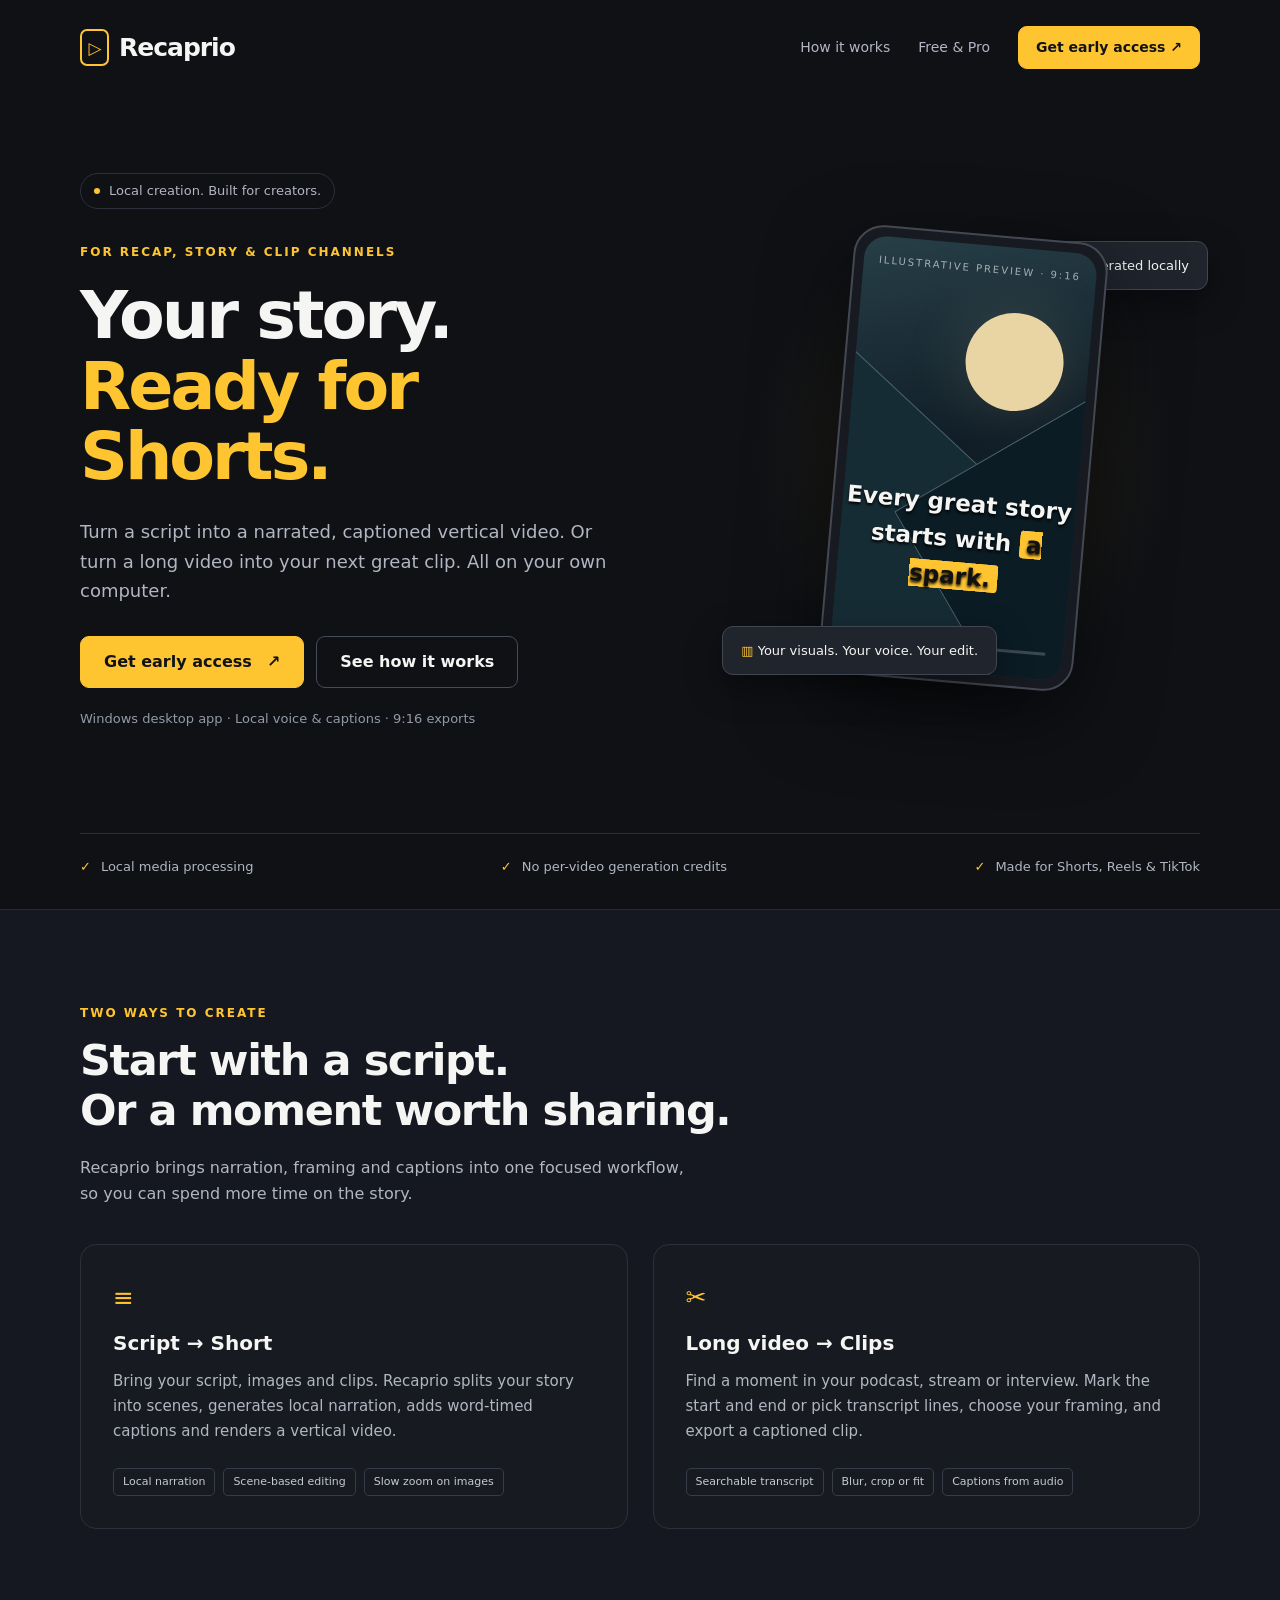
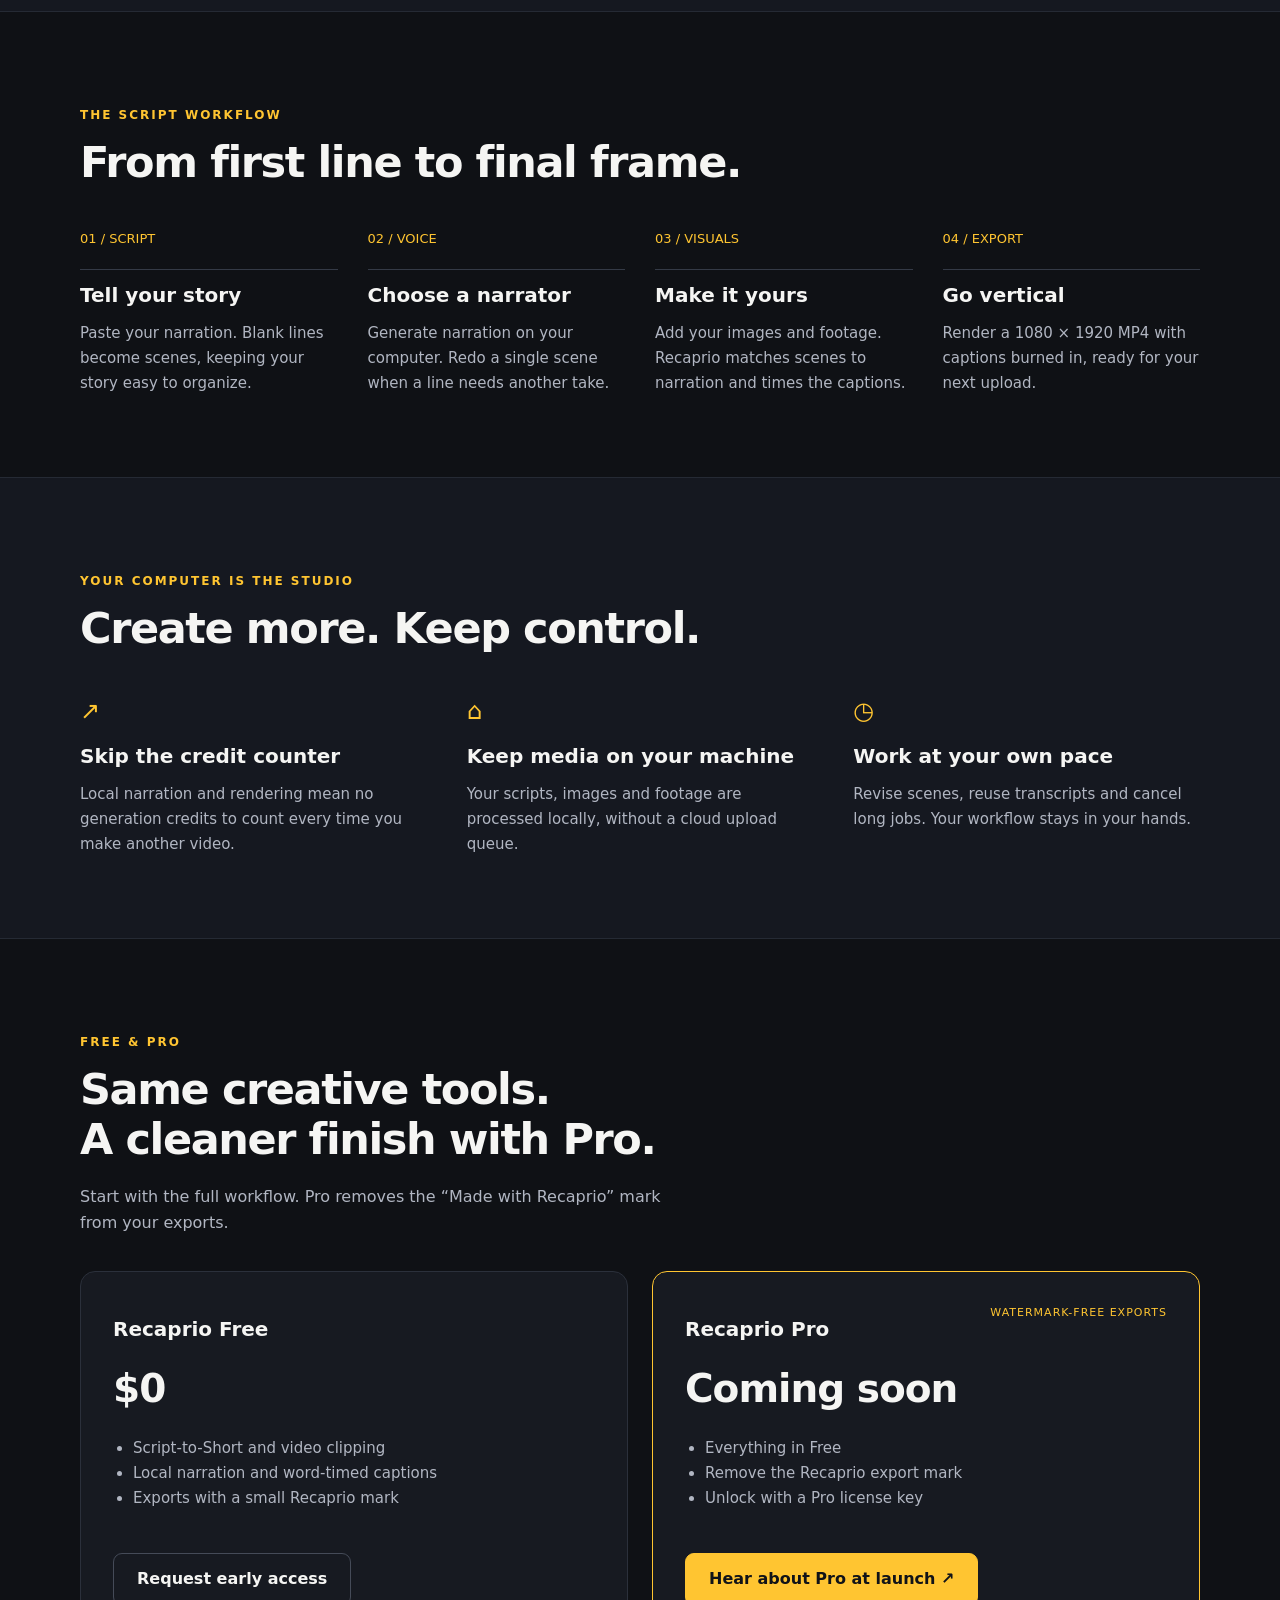
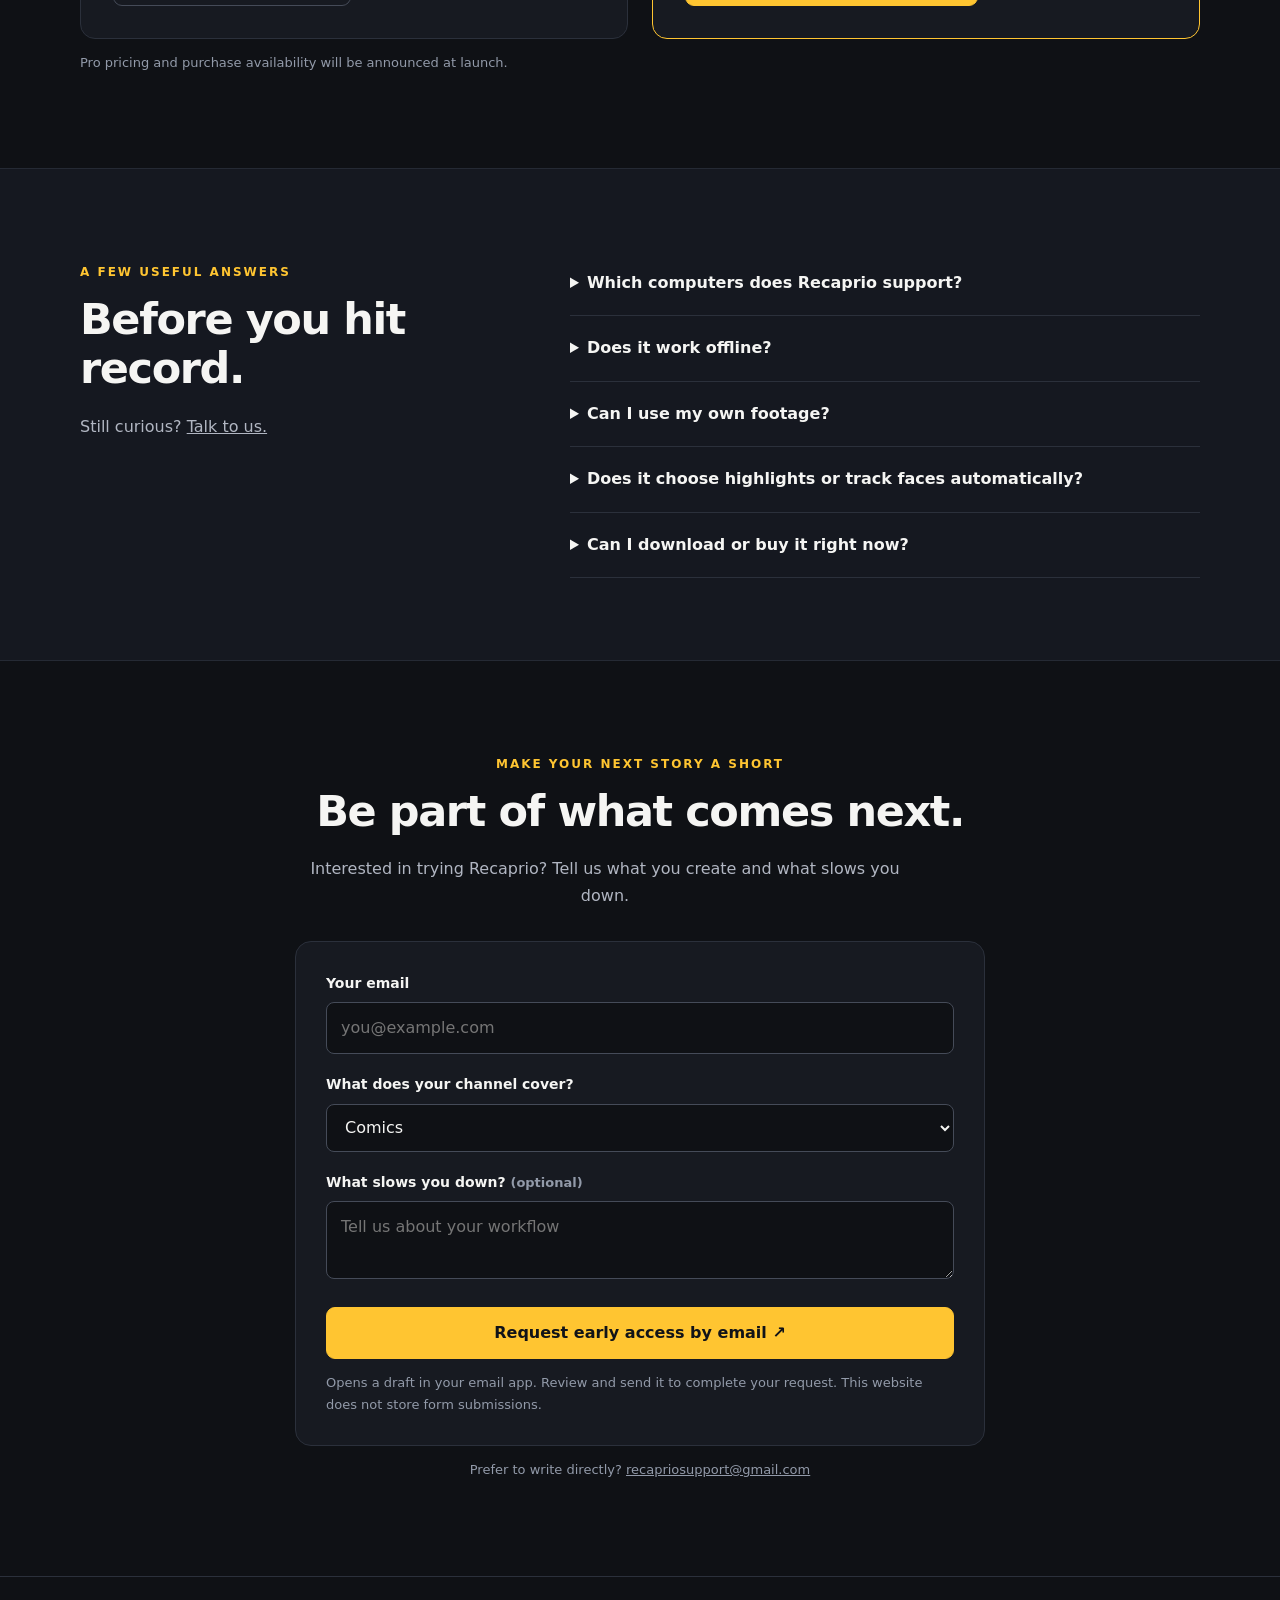
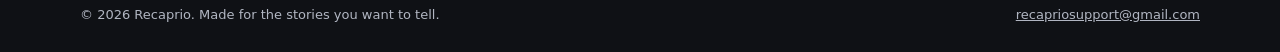
==== index.html @ 08a883ab "Build Recaprio landing page with product workflows and early access contact" ====
<!doctype html>
<html lang="en">
<head>
<meta charset="utf-8"><meta name="viewport" content="width=device-width,initial-scale=1">
<meta name="description" content="Turn scripts and long videos into narrated, captioned vertical Shorts with Recaprio. Local video creation for Windows creators.">
<meta name="theme-color" content="#0f1115"><title>Recaprio — Your story. Ready for Shorts.</title>
<style>
:root{color-scheme:dark;--bg:#0f1115;--panel:#171a21;--line:#2b303b;--text:#f5f5f3;--muted:#b1b6c2;--gold:#ffc531}*{box-sizing:border-box}html{scroll-behavior:smooth;scroll-padding-top:30px}body{margin:0;background:var(--bg);color:var(--text);font:16px/1.65 system-ui,-apple-system,BlinkMacSystemFont,"Segoe UI",sans-serif}a{color:inherit}button,input,select,textarea{font:inherit}a:focus-visible,button:focus-visible,input:focus-visible,select:focus-visible,textarea:focus-visible,summary:focus-visible{outline:3px solid var(--gold);outline-offset:5px}.wrap{width:min(1120px,calc(100% - 48px));margin:auto}header{display:flex;align-items:center;justify-content:space-between;padding:26px 0;gap:24px}.brand{font-size:25px;font-weight:800;letter-spacing:-1px;text-decoration:none;display:flex;align-items:center;gap:10px}.logo{display:inline-grid;place-items:center;width:29px;height:37px;border:2px solid var(--gold);border-radius:7px;color:var(--gold);font-size:17px}nav{display:flex;gap:28px;align-items:center}nav a{font-size:14px;text-decoration:none;color:var(--muted)}.btn{display:inline-flex;align-items:center;justify-content:center;gap:15px;min-height:50px;padding:12px 23px;background:var(--gold);color:#111318;border-radius:9px;font-weight:750;text-decoration:none;border:1px solid var(--gold);cursor:pointer}.btn:hover{background:#ffda77}.btn.secondary{background:transparent;border-color:#454b58;color:var(--text)}.btn.secondary:hover{background:#252a34}.small{min-height:43px;font-size:14px;padding:9px 17px}.hero{display:grid;grid-template-columns:1.2fr 1fr;align-items:center;gap:80px;padding:78px 0 90px}.eyebrow{color:var(--gold);font-size:12px;letter-spacing:2px;font-weight:750;text-transform:uppercase}.status{display:inline-flex;align-items:center;gap:9px;color:var(--muted);font-size:13px;border:1px solid var(--line);border-radius:25px;padding:6px 13px;margin-bottom:22px}.dot{width:6px;height:6px;background:var(--gold);border-radius:50%}h1{font-size:clamp(43px,5.2vw,68px);line-height:1.06;letter-spacing:-3px;margin:18px 0 25px;font-weight:800}h1 span{color:var(--gold)}.lead{font-size:18px;color:var(--muted);max-width:530px}.actions{display:flex;flex-wrap:wrap;gap:12px;margin:30px 0 20px}.note{font-size:13px;color:#929aa9}.stage{position:relative;min-height:510px;display:grid;place-items:center;background:radial-gradient(ellipse,#53431d55,transparent 65%)}.phone{width:255px;height:450px;border:2px solid #444852;border-radius:30px;background:#171a21;padding:9px;box-shadow:0 28px 80px #0008;transform:rotate(5deg)}.screen{height:100%;border-radius:22px;overflow:hidden;position:relative;background:linear-gradient(165deg,#273f48 0%,#101d27 47%,#342e23 100%)}.moon{position:absolute;width:98px;height:98px;border-radius:50%;background:#e9d5a3;right:25px;top:65px;box-shadow:0 0 65px #e9d5a326}.ridge{position:absolute;width:350px;height:250px;background:#162c35;transform:rotate(38deg);left:-150px;top:170px;border:1px solid #49606a}.ridge.back{left:80px;top:220px;background:#0b1c25;transform:rotate(55deg)}.demo-label{position:absolute;top:16px;left:15px;font-size:10px;letter-spacing:2px;color:#fff9}.captions{position:absolute;bottom:77px;width:100%;text-align:center;font-size:23px;font-weight:900;line-height:1.6;text-shadow:0 2px 3px #000}.captions mark{background:var(--gold);padding:1px 7px;border-radius:4px;color:#111}.progress{position:absolute;bottom:24px;left:18px;right:18px;height:3px;background:#fff3}.progress:before{content:"";display:block;width:64%;height:3px;background:var(--gold)}.float{position:absolute;background:#20242d;border:1px solid #414650;border-radius:11px;padding:13px 18px;box-shadow:0 12px 35px #0006;font-size:13px}.float.top{top:38px;right:-8px}.float.bottom{bottom:38px;left:-5px}.float b{color:var(--gold)}.proof{display:flex;justify-content:space-between;gap:20px;border-top:1px solid var(--line);padding:22px 0 32px;font-size:13px;color:var(--muted)}.proof span:before{content:"✓";color:var(--gold);margin-right:10px}.band{background:#151820;border-block:1px solid #252a34}section{padding:82px 0}h2{font-size:clamp(30px,3.5vw,43px);line-height:1.15;letter-spacing:-1.4px;margin:12px 0 20px}h3{font-size:20px;line-height:1.35;margin:12px 0}.intro{max-width:620px;color:var(--muted)}.modes{display:grid;grid-template-columns:1fr 1fr;gap:25px;margin-top:36px}.mode{border:1px solid var(--line);border-radius:16px;padding:32px;background:var(--panel)}.mode .icon{font-size:25px;color:var(--gold)}.mode p,.step p,.benefit p{color:var(--muted);margin:0;font-size:15px}.tags{display:flex;gap:8px;flex-wrap:wrap;margin-top:25px}.tags span{font-size:11px;color:#c4c9d3;border:1px solid #363c48;border-radius:5px;padding:4px 9px}.steps{display:grid;grid-template-columns:repeat(4,1fr);gap:30px;margin-top:40px}.number{color:var(--gold);font-size:13px;padding-bottom:20px;border-bottom:1px solid #343a46}.benefits{display:grid;grid-template-columns:repeat(3,1fr);gap:40px;margin-top:38px}.benefit .icon{color:var(--gold);font-size:24px}.pricing{display:grid;grid-template-columns:1fr 1fr;gap:24px;margin-top:34px}.price{padding:32px;border:1px solid var(--line);border-radius:15px;background:var(--panel)}.price.pro{border-color:var(--gold)}.price .amount{font-size:39px;font-weight:800;letter-spacing:-1px;margin:14px 0}.price ul{padding-left:20px;color:var(--muted);font-size:15px;min-height:102px}.price .badge{float:right;color:var(--gold);font-size:11px;text-transform:uppercase;letter-spacing:1px}.faq{display:grid;grid-template-columns:0.8fr 1.2fr;gap:70px}details{border-bottom:1px solid var(--line);padding:19px 0}summary{cursor:pointer;font-weight:650}details p{color:var(--muted);font-size:15px}.signup{max-width:690px;margin:auto;text-align:center}.form{padding:30px;border:1px solid var(--line);background:var(--panel);border-radius:16px;text-align:left;margin-top:32px}.field{margin-bottom:19px}label{display:block;font-size:14px;font-weight:600;margin-bottom:7px}input,select,textarea{width:100%;padding:12px 14px;border-radius:8px;border:1px solid #454b58;background:var(--bg);color:var(--text);min-height:48px}textarea{resize:vertical}.form .btn{width:100%}.form .note{margin-bottom:0}footer{border-top:1px solid var(--line);padding:27px 0}footer .wrap{display:flex;justify-content:space-between;gap:20px;flex-wrap:wrap;font-size:13px;color:var(--muted)}.skip{position:absolute;left:12px;top:-90px}.skip:focus{top:12px;background:var(--gold);color:#111;padding:10px;z-index:10}
@media(max-width:850px){.hero{gap:20px;grid-template-columns:1fr 0.8fr}h1{letter-spacing:-2px}.float{font-size:11px;padding:10px}.float.top{right:-5px}.steps{grid-template-columns:repeat(2,1fr)}.faq{gap:30px}.stage{min-height:490px}}
@media(max-width:640px){.wrap{width:calc(100% - 36px)}nav>a:not(.btn){display:none}.brand{font-size:22px}header{gap:10px}header .btn{padding:9px 12px;font-size:12px}.hero{grid-template-columns:1fr;padding:45px 0 30px;gap:20px}.stage{min-height:490px;max-width:370px;width:100%;margin:auto}h1{font-size:49px}.proof{flex-wrap:wrap;gap:12px}.modes,.pricing,.benefits,.faq{grid-template-columns:1fr}.steps{gap:25px}section{padding:60px 0}.mode,.price,.form{padding:24px}.benefits{gap:26px}.price ul{min-height:0}.faq{gap:14px}.float.top{right:0}.float.bottom{left:0}}@media(prefers-reduced-motion:reduce){html{scroll-behavior:auto}}
</style>
</head>
<body>
<a class="skip" href="#main">Skip to content</a>
<header class="wrap"><a class="brand" href="./" aria-label="Recaprio home"><span class="logo" aria-hidden="true">▷</span>Recaprio</a><nav aria-label="Main navigation"><a href="#how">How it works</a><a href="#plans">Free &amp; Pro</a><a class="btn small" href="#early-access">Get early access ↗</a></nav></header>
<main id="main">
<div class="wrap hero"><div><div class="status"><span class="dot"></span> Local creation. Built for creators.</div><p class="eyebrow">For recap, story &amp; clip channels</p><h1>Your story.<br><span>Ready for Shorts.</span></h1><p class="lead">Turn a script into a narrated, captioned vertical video. Or turn a long video into your next great clip. All on your own computer.</p><div class="actions"><a class="btn" href="#early-access">Get early access <span aria-hidden="true">↗</span></a><a class="btn secondary" href="#how">See how it works</a></div><p class="note">Windows desktop app · Local voice &amp; captions · 9:16 exports</p></div><div class="stage" role="img" aria-label="Illustrative vertical video with moonlit mountains and word-highlighted captions, not an actual exported demo"><div class="float top"><b>✓</b> Narration generated locally</div><div class="phone"><div class="screen"><div class="demo-label">ILLUSTRATIVE PREVIEW · 9:16</div><div class="moon"></div><div class="ridge"></div><div class="ridge back"></div><div class="captions">Every great story<br>starts with <mark>a spark.</mark></div><div class="progress"></div></div></div><div class="float bottom"><b>▥</b> Your visuals. Your voice. Your edit.</div></div></div>
<div class="wrap proof"><span>Local media processing</span><span>No per-video generation credits</span><span>Made for Shorts, Reels &amp; TikTok</span></div>
<section class="band"><div class="wrap"><p class="eyebrow">Two ways to create</p><h2>Start with a script.<br>Or a moment worth sharing.</h2><p class="intro">Recaprio brings narration, framing and captions into one focused workflow, so you can spend more time on the story.</p><div class="modes"><article class="mode"><div class="icon" aria-hidden="true">≡</div><h3>Script → Short</h3><p>Bring your script, images and clips. Recaprio splits your story into scenes, generates local narration, adds word-timed captions and renders a vertical video.</p><div class="tags"><span>Local narration</span><span>Scene-based editing</span><span>Slow zoom on images</span></div></article><article class="mode"><div class="icon" aria-hidden="true">✂</div><h3>Long video → Clips</h3><p>Find a moment in your podcast, stream or interview. Mark the start and end or pick transcript lines, choose your framing, and export a captioned clip.</p><div class="tags"><span>Searchable transcript</span><span>Blur, crop or fit</span><span>Captions from audio</span></div></article></div></div></section>
<section id="how"><div class="wrap"><p class="eyebrow">The script workflow</p><h2>From first line to final frame.</h2><div class="steps"><article class="step"><div class="number">01 / SCRIPT</div><h3>Tell your story</h3><p>Paste your narration. Blank lines become scenes, keeping your story easy to organize.</p></article><article class="step"><div class="number">02 / VOICE</div><h3>Choose a narrator</h3><p>Generate narration on your computer. Redo a single scene when a line needs another take.</p></article><article class="step"><div class="number">03 / VISUALS</div><h3>Make it yours</h3><p>Add your images and footage. Recaprio matches scenes to narration and times the captions.</p></article><article class="step"><div class="number">04 / EXPORT</div><h3>Go vertical</h3><p>Render a 1080 × 1920 MP4 with captions burned in, ready for your next upload.</p></article></div></div></section>
<section class="band"><div class="wrap"><p class="eyebrow">Your computer is the studio</p><h2>Create more. Keep control.</h2><div class="benefits"><article class="benefit"><div class="icon" aria-hidden="true">↗</div><h3>Skip the credit counter</h3><p>Local narration and rendering mean no generation credits to count every time you make another video.</p></article><article class="benefit"><div class="icon" aria-hidden="true">⌂</div><h3>Keep media on your machine</h3><p>Your scripts, images and footage are processed locally, without a cloud upload queue.</p></article><article class="benefit"><div class="icon" aria-hidden="true">◷</div><h3>Work at your own pace</h3><p>Revise scenes, reuse transcripts and cancel long jobs. Your workflow stays in your hands.</p></article></div></div></section>
<section id="plans"><div class="wrap"><p class="eyebrow">Free &amp; Pro</p><h2>Same creative tools.<br>A cleaner finish with Pro.</h2><p class="intro">Start with the full workflow. Pro removes the “Made with Recaprio” mark from your exports.</p><div class="pricing"><article class="price"><h3>Recaprio Free</h3><p class="amount">$0</p><ul><li>Script-to-Short and video clipping</li><li>Local narration and word-timed captions</li><li>Exports with a small Recaprio mark</li></ul><a class="btn secondary" href="#early-access">Request early access</a></article><article class="price pro"><span class="badge">Watermark-free exports</span><h3>Recaprio Pro</h3><p class="amount">Coming soon</p><ul><li>Everything in Free</li><li>Remove the Recaprio export mark</li><li>Unlock with a Pro license key</li></ul><a class="btn" href="#early-access">Hear about Pro at launch ↗</a></article></div><p class="note">Pro pricing and purchase availability will be announced at launch.</p></div></section>
<section class="band"><div class="wrap faq"><div><p class="eyebrow">A few useful answers</p><h2>Before you hit record.</h2><p class="intro">Still curious? <a href="mailto:recapriosupport@gmail.com">Talk to us.</a></p></div><div><details><summary>Which computers does Recaprio support?</summary><p>The desktop installer targets Windows. The project also supports a manual macOS setup; a consumer Mac installer is not currently advertised.</p></details><details><summary>Does it work offline?</summary><p>Narration, transcription and rendering run locally. The Windows installer is designed to include the required models. Pro license activation and validation require an internet connection, with a 14-day offline grace period after a successful check.</p></details><details><summary>Can I use my own footage?</summary><p>Yes. Add images and clips in script mode, or open a longer video in clip mode. Use content you own or have permission to use.</p></details><details><summary>Does it choose highlights or track faces automatically?</summary><p>You choose the moments and framing. Automatic highlight suggestions and face tracking are planned features, not current capabilities.</p></details><details><summary>Can I download or buy it right now?</summary><p>This is an early-access landing page. Contact us below for availability; there is no public installer or checkout linked yet.</p></details></div></div></section>
<section id="early-access"><div class="wrap signup"><p class="eyebrow">Make your next story a Short</p><h2>Be part of what comes next.</h2><p class="intro">Interested in trying Recaprio? Tell us what you create and what slows you down.</p><form class="form" id="access-form"><div class="field"><label for="email">Your email</label><input id="email" name="email" type="email" autocomplete="email" placeholder="you@example.com" required maxlength="254"></div><div class="field"><label for="niche">What does your channel cover?</label><select id="niche" name="niche"><option>Comics</option><option>Movies and TV</option><option>Anime</option><option>Podcasts and interviews</option><option>Gaming and streams</option><option>Stories and narration</option><option>Something else</option></select></div><div class="field"><label for="pain">What slows you down? <span class="note">(optional)</span></label><textarea id="pain" name="pain" rows="2" maxlength="1200" placeholder="Tell us about your workflow"></textarea></div><button class="btn" type="submit">Request early access by email ↗</button><p class="note" id="form-status" role="status">Opens a draft in your email app. Review and send it to complete your request. This website does not store form submissions.</p></form><p class="note">Prefer to write directly? <a href="mailto:recapriosupport@gmail.com">recapriosupport@gmail.com</a></p></div></section>
</main><footer><div class="wrap"><span>© 2026 Recaprio. Made for the stories you want to tell.</span><a href="mailto:recapriosupport@gmail.com">recapriosupport@gmail.com</a></div></footer>
<script>
document.getElementById('access-form').addEventListener('submit',function(event){event.preventDefault();if(!this.reportValidity())return;const data=new FormData(this);const body='Hi Recaprio,\n\nI would like early access.\n\nEmail: '+data.get('email')+'\nChannel: '+data.get('niche')+'\nMy workflow: '+(data.get('pain')||'Not specified')+'\n\nPlease let me know when Recaprio is available.';window.location.href='mailto:recapriosupport@gmail.com?subject='+encodeURIComponent('Recaprio early access request')+'&body='+encodeURIComponent(body);document.getElementById('form-status').textContent='Your email app should open with a draft. Send it to complete your request. If it does not open, email recapriosupport@gmail.com directly.';});
</script>
</body></html>
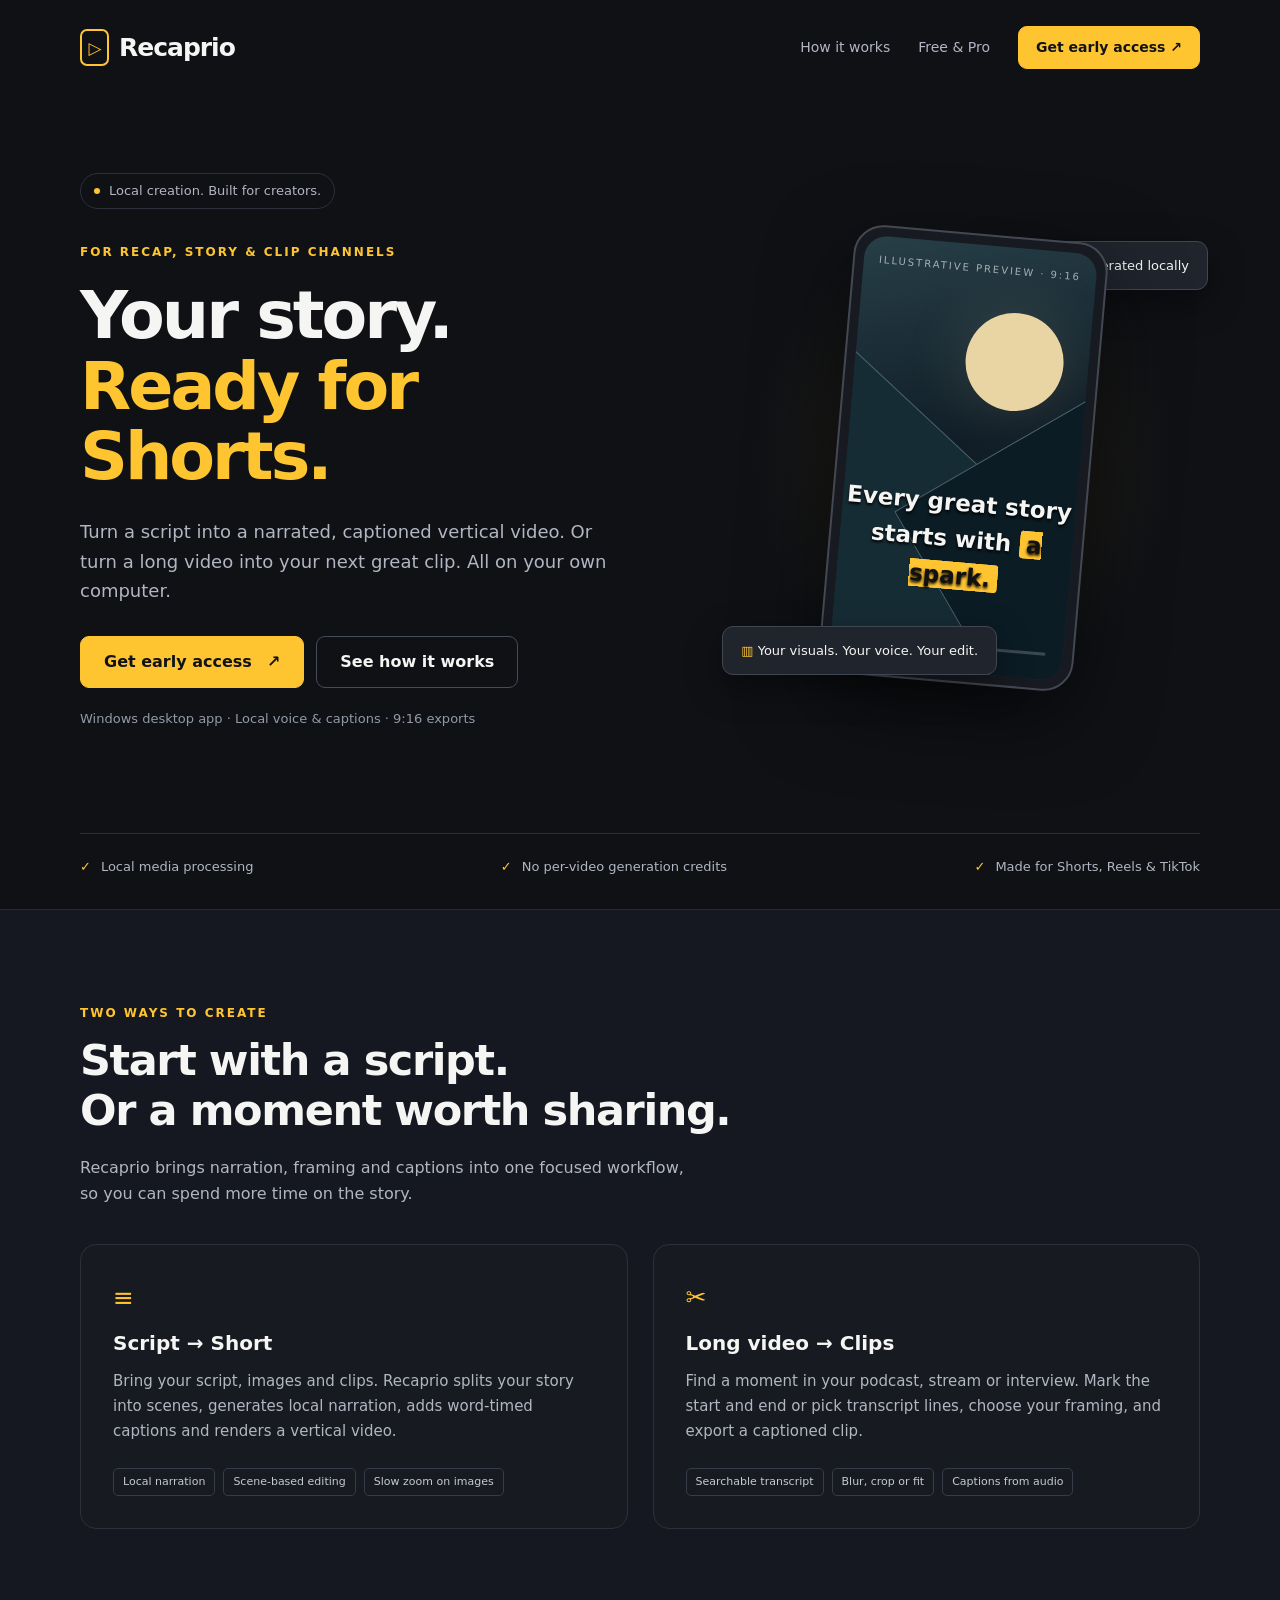
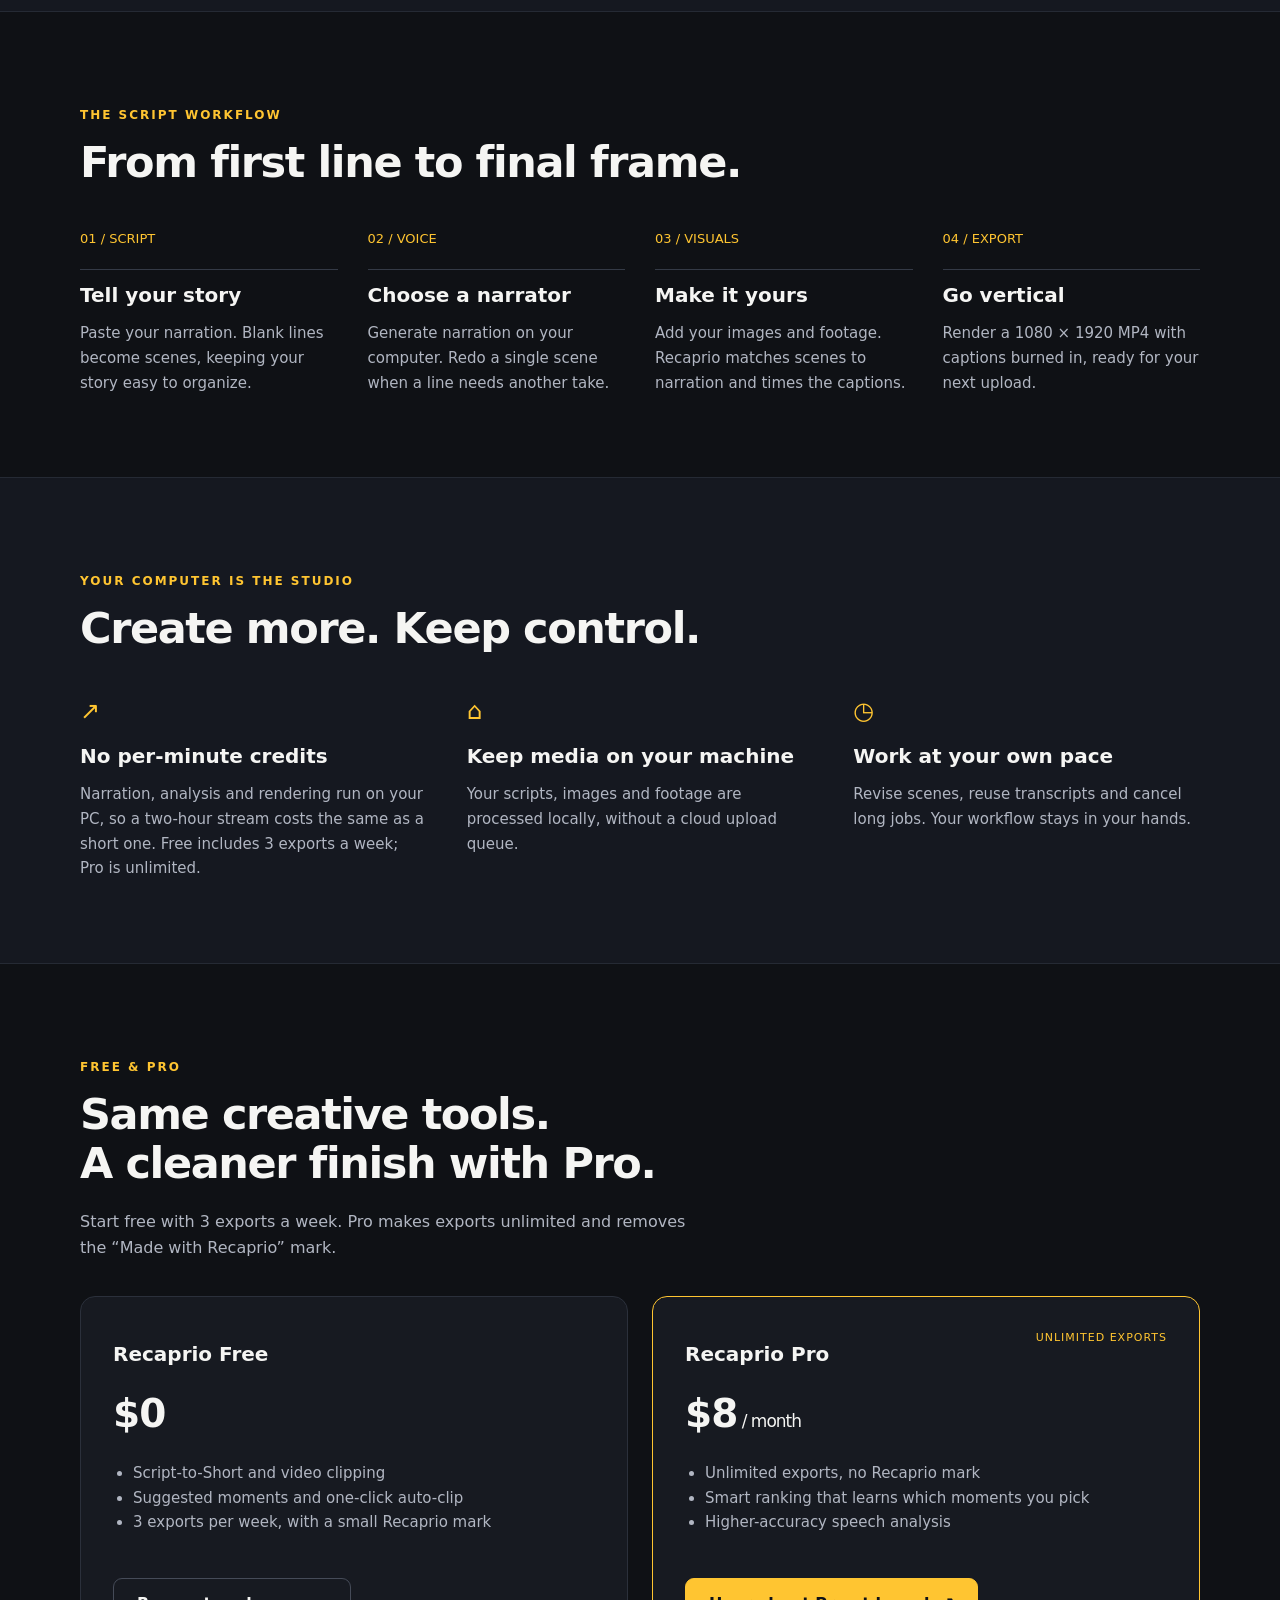
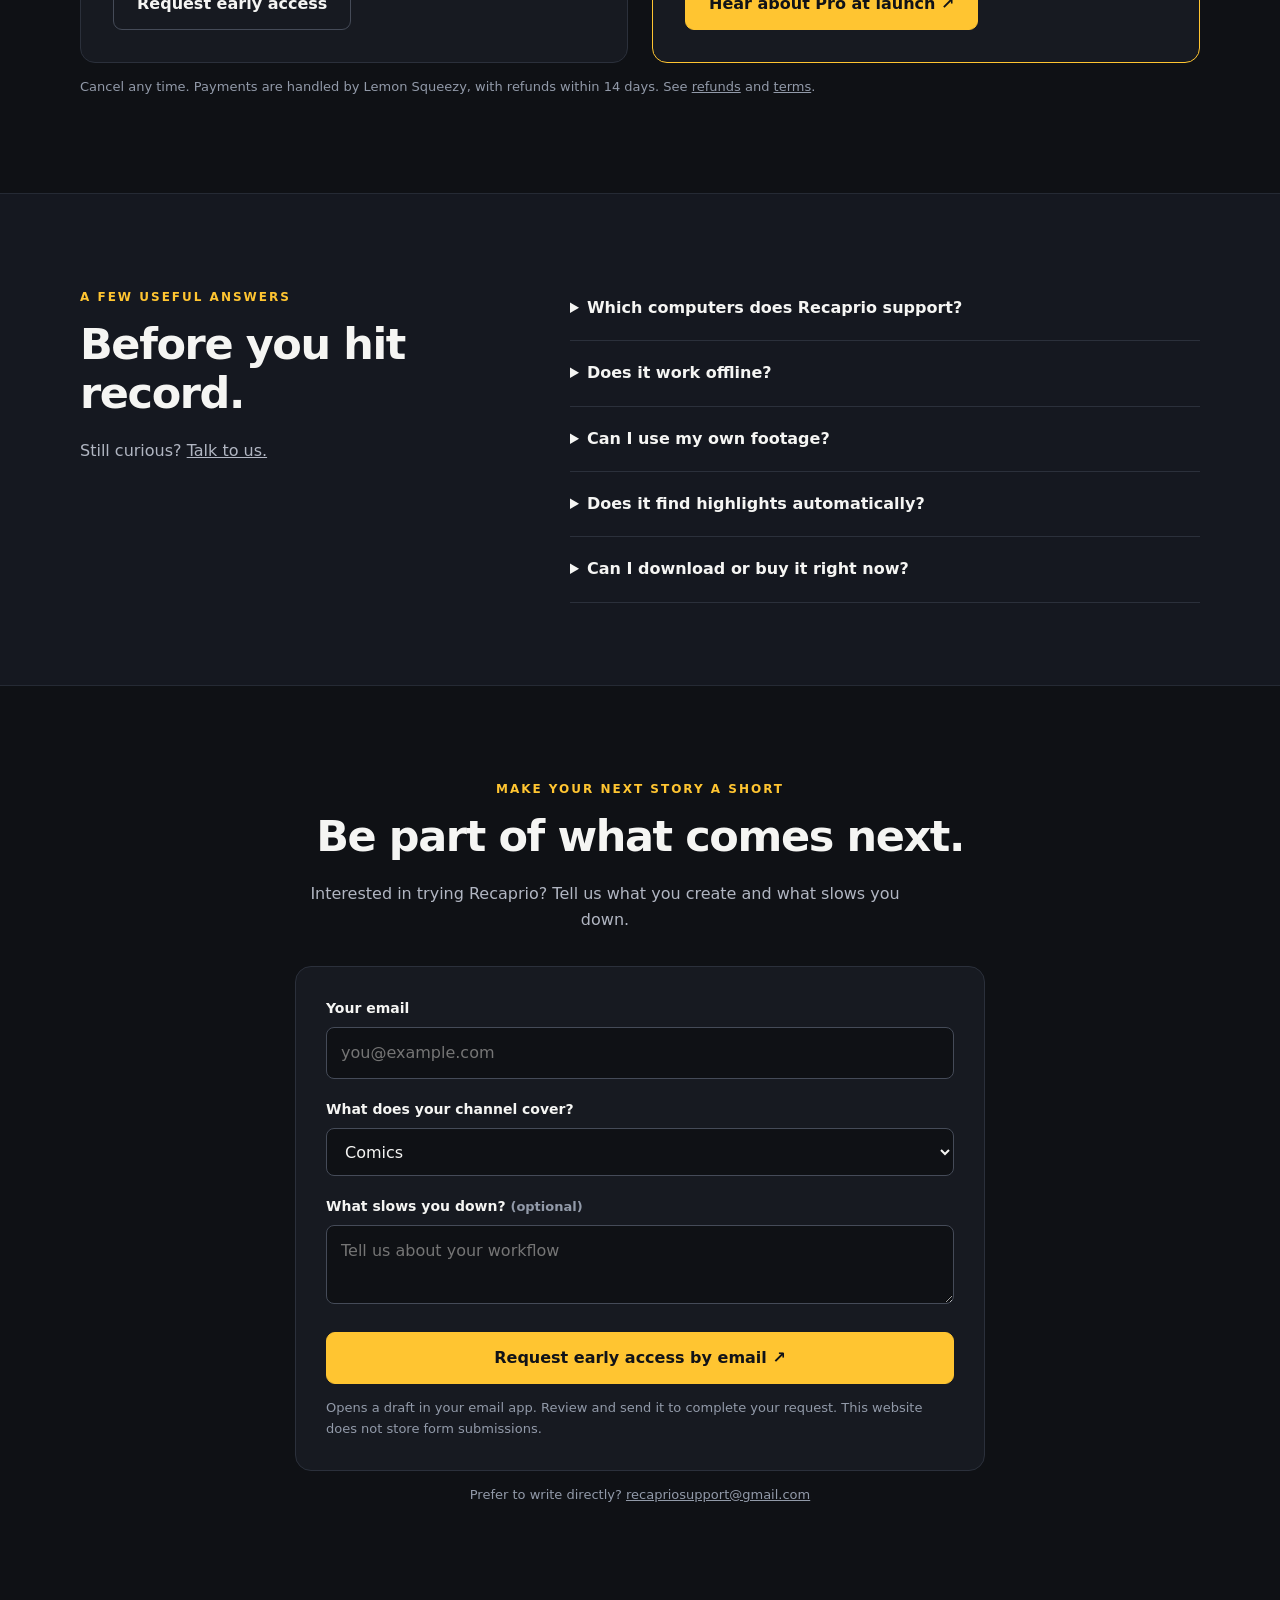
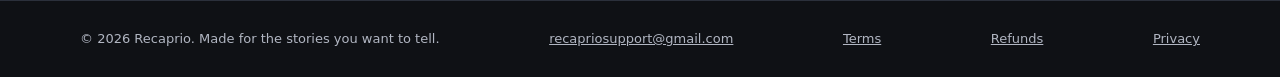
==== commit 1593b691: "Add terms, refunds and privacy pages; Free 3 exports/week, Pro $8/month - Legal pages Lemon Squeezy'" ====
--- a/index.html
+++ b/index.html
@@ -18,11 +18,11 @@
 <div class="wrap proof"><span>Local media processing</span><span>No per-video generation credits</span><span>Made for Shorts, Reels &amp; TikTok</span></div>
 <section class="band"><div class="wrap"><p class="eyebrow">Two ways to create</p><h2>Start with a script.<br>Or a moment worth sharing.</h2><p class="intro">Recaprio brings narration, framing and captions into one focused workflow, so you can spend more time on the story.</p><div class="modes"><article class="mode"><div class="icon" aria-hidden="true">≡</div><h3>Script → Short</h3><p>Bring your script, images and clips. Recaprio splits your story into scenes, generates local narration, adds word-timed captions and renders a vertical video.</p><div class="tags"><span>Local narration</span><span>Scene-based editing</span><span>Slow zoom on images</span></div></article><article class="mode"><div class="icon" aria-hidden="true">✂</div><h3>Long video → Clips</h3><p>Find a moment in your podcast, stream or interview. Mark the start and end or pick transcript lines, choose your framing, and export a captioned clip.</p><div class="tags"><span>Searchable transcript</span><span>Blur, crop or fit</span><span>Captions from audio</span></div></article></div></div></section>
 <section id="how"><div class="wrap"><p class="eyebrow">The script workflow</p><h2>From first line to final frame.</h2><div class="steps"><article class="step"><div class="number">01 / SCRIPT</div><h3>Tell your story</h3><p>Paste your narration. Blank lines become scenes, keeping your story easy to organize.</p></article><article class="step"><div class="number">02 / VOICE</div><h3>Choose a narrator</h3><p>Generate narration on your computer. Redo a single scene when a line needs another take.</p></article><article class="step"><div class="number">03 / VISUALS</div><h3>Make it yours</h3><p>Add your images and footage. Recaprio matches scenes to narration and times the captions.</p></article><article class="step"><div class="number">04 / EXPORT</div><h3>Go vertical</h3><p>Render a 1080 × 1920 MP4 with captions burned in, ready for your next upload.</p></article></div></div></section>
-<section class="band"><div class="wrap"><p class="eyebrow">Your computer is the studio</p><h2>Create more. Keep control.</h2><div class="benefits"><article class="benefit"><div class="icon" aria-hidden="true">↗</div><h3>Skip the credit counter</h3><p>Local narration and rendering mean no generation credits to count every time you make another video.</p></article><article class="benefit"><div class="icon" aria-hidden="true">⌂</div><h3>Keep media on your machine</h3><p>Your scripts, images and footage are processed locally, without a cloud upload queue.</p></article><article class="benefit"><div class="icon" aria-hidden="true">◷</div><h3>Work at your own pace</h3><p>Revise scenes, reuse transcripts and cancel long jobs. Your workflow stays in your hands.</p></article></div></div></section>
-<section id="plans"><div class="wrap"><p class="eyebrow">Free &amp; Pro</p><h2>Same creative tools.<br>A cleaner finish with Pro.</h2><p class="intro">Start with the full workflow. Pro removes the “Made with Recaprio” mark from your exports.</p><div class="pricing"><article class="price"><h3>Recaprio Free</h3><p class="amount">$0</p><ul><li>Script-to-Short and video clipping</li><li>Local narration and word-timed captions</li><li>Exports with a small Recaprio mark</li></ul><a class="btn secondary" href="#early-access">Request early access</a></article><article class="price pro"><span class="badge">Watermark-free exports</span><h3>Recaprio Pro</h3><p class="amount">Coming soon</p><ul><li>Everything in Free</li><li>Remove the Recaprio export mark</li><li>Unlock with a Pro license key</li></ul><a class="btn" href="#early-access">Hear about Pro at launch ↗</a></article></div><p class="note">Pro pricing and purchase availability will be announced at launch.</p></div></section>
-<section class="band"><div class="wrap faq"><div><p class="eyebrow">A few useful answers</p><h2>Before you hit record.</h2><p class="intro">Still curious? <a href="mailto:recapriosupport@gmail.com">Talk to us.</a></p></div><div><details><summary>Which computers does Recaprio support?</summary><p>The desktop installer targets Windows. The project also supports a manual macOS setup; a consumer Mac installer is not currently advertised.</p></details><details><summary>Does it work offline?</summary><p>Narration, transcription and rendering run locally. The Windows installer is designed to include the required models. Pro license activation and validation require an internet connection, with a 14-day offline grace period after a successful check.</p></details><details><summary>Can I use my own footage?</summary><p>Yes. Add images and clips in script mode, or open a longer video in clip mode. Use content you own or have permission to use.</p></details><details><summary>Does it choose highlights or track faces automatically?</summary><p>You choose the moments and framing. Automatic highlight suggestions and face tracking are planned features, not current capabilities.</p></details><details><summary>Can I download or buy it right now?</summary><p>This is an early-access landing page. Contact us below for availability; there is no public installer or checkout linked yet.</p></details></div></div></section>
+<section class="band"><div class="wrap"><p class="eyebrow">Your computer is the studio</p><h2>Create more. Keep control.</h2><div class="benefits"><article class="benefit"><div class="icon" aria-hidden="true">↗</div><h3>No per-minute credits</h3><p>Narration, analysis and rendering run on your PC, so a two-hour stream costs the same as a short one. Free includes 3 exports a week; Pro is unlimited.</p></article><article class="benefit"><div class="icon" aria-hidden="true">⌂</div><h3>Keep media on your machine</h3><p>Your scripts, images and footage are processed locally, without a cloud upload queue.</p></article><article class="benefit"><div class="icon" aria-hidden="true">◷</div><h3>Work at your own pace</h3><p>Revise scenes, reuse transcripts and cancel long jobs. Your workflow stays in your hands.</p></article></div></div></section>
+<section id="plans"><div class="wrap"><p class="eyebrow">Free &amp; Pro</p><h2>Same creative tools.<br>A cleaner finish with Pro.</h2><p class="intro">Start free with 3 exports a week. Pro makes exports unlimited and removes the “Made with Recaprio” mark.</p><div class="pricing"><article class="price"><h3>Recaprio Free</h3><p class="amount">$0</p><ul><li>Script-to-Short and video clipping</li><li>Suggested moments and one-click auto-clip</li><li>3 exports per week, with a small Recaprio mark</li></ul><a class="btn secondary" href="#early-access">Request early access</a></article><article class="price pro"><span class="badge">Unlimited exports</span><h3>Recaprio Pro</h3><p class="amount">$8<span style="font-size:17px;font-weight:500"> / month</span></p><ul><li>Unlimited exports, no Recaprio mark</li><li>Smart ranking that learns which moments you pick</li><li>Higher-accuracy speech analysis</li></ul><a class="btn" href="#early-access">Hear about Pro at launch ↗</a></article></div><p class="note">Cancel any time. Payments are handled by Lemon Squeezy, with refunds within 14 days. See <a href="refunds.html">refunds</a> and <a href="terms.html">terms</a>.</p></div></section>
+<section class="band"><div class="wrap faq"><div><p class="eyebrow">A few useful answers</p><h2>Before you hit record.</h2><p class="intro">Still curious? <a href="mailto:recapriosupport@gmail.com">Talk to us.</a></p></div><div><details><summary>Which computers does Recaprio support?</summary><p>The desktop installer targets Windows. The project also supports a manual macOS setup; a consumer Mac installer is not currently advertised.</p></details><details><summary>Does it work offline?</summary><p>Narration, transcription and rendering run locally. The Windows installer is designed to include the required models. Pro license activation and validation require an internet connection, with a 14-day offline grace period after a successful check.</p></details><details><summary>Can I use my own footage?</summary><p>Yes. Add images and clips in script mode, or open a longer video in clip mode. Use content you own or have permission to use.</p></details><details><summary>Does it find highlights automatically?</summary><p>Yes. "Find clips for me" suggests the strongest moments and says why it picked each one, and Auto-clip renders the best ones in one click. You can always review and adjust before exporting. Automatic face tracking is planned.</p></details><details><summary>Can I download or buy it right now?</summary><p>This is an early-access landing page. Contact us below for availability; there is no public installer or checkout linked yet.</p></details></div></div></section>
 <section id="early-access"><div class="wrap signup"><p class="eyebrow">Make your next story a Short</p><h2>Be part of what comes next.</h2><p class="intro">Interested in trying Recaprio? Tell us what you create and what slows you down.</p><form class="form" id="access-form"><div class="field"><label for="email">Your email</label><input id="email" name="email" type="email" autocomplete="email" placeholder="you@example.com" required maxlength="254"></div><div class="field"><label for="niche">What does your channel cover?</label><select id="niche" name="niche"><option>Comics</option><option>Movies and TV</option><option>Anime</option><option>Podcasts and interviews</option><option>Gaming and streams</option><option>Stories and narration</option><option>Something else</option></select></div><div class="field"><label for="pain">What slows you down? <span class="note">(optional)</span></label><textarea id="pain" name="pain" rows="2" maxlength="1200" placeholder="Tell us about your workflow"></textarea></div><button class="btn" type="submit">Request early access by email ↗</button><p class="note" id="form-status" role="status">Opens a draft in your email app. Review and send it to complete your request. This website does not store form submissions.</p></form><p class="note">Prefer to write directly? <a href="mailto:recapriosupport@gmail.com">recapriosupport@gmail.com</a></p></div></section>
-</main><footer><div class="wrap"><span>© 2026 Recaprio. Made for the stories you want to tell.</span><a href="mailto:recapriosupport@gmail.com">recapriosupport@gmail.com</a></div></footer>
+</main><footer><div class="wrap"><span>© 2026 Recaprio. Made for the stories you want to tell.</span><a href="mailto:recapriosupport@gmail.com">recapriosupport@gmail.com</a><a href="terms.html">Terms</a><a href="refunds.html">Refunds</a><a href="privacy.html">Privacy</a></div></footer>
 <script>
 document.getElementById('access-form').addEventListener('submit',function(event){event.preventDefault();if(!this.reportValidity())return;const data=new FormData(this);const body='Hi Recaprio,\n\nI would like early access.\n\nEmail: '+data.get('email')+'\nChannel: '+data.get('niche')+'\nMy workflow: '+(data.get('pain')||'Not specified')+'\n\nPlease let me know when Recaprio is available.';window.location.href='mailto:recapriosupport@gmail.com?subject='+encodeURIComponent('Recaprio early access request')+'&body='+encodeURIComponent(body);document.getElementById('form-status').textContent='Your email app should open with a draft. Send it to complete your request. If it does not open, email recapriosupport@gmail.com directly.';});
 </script>
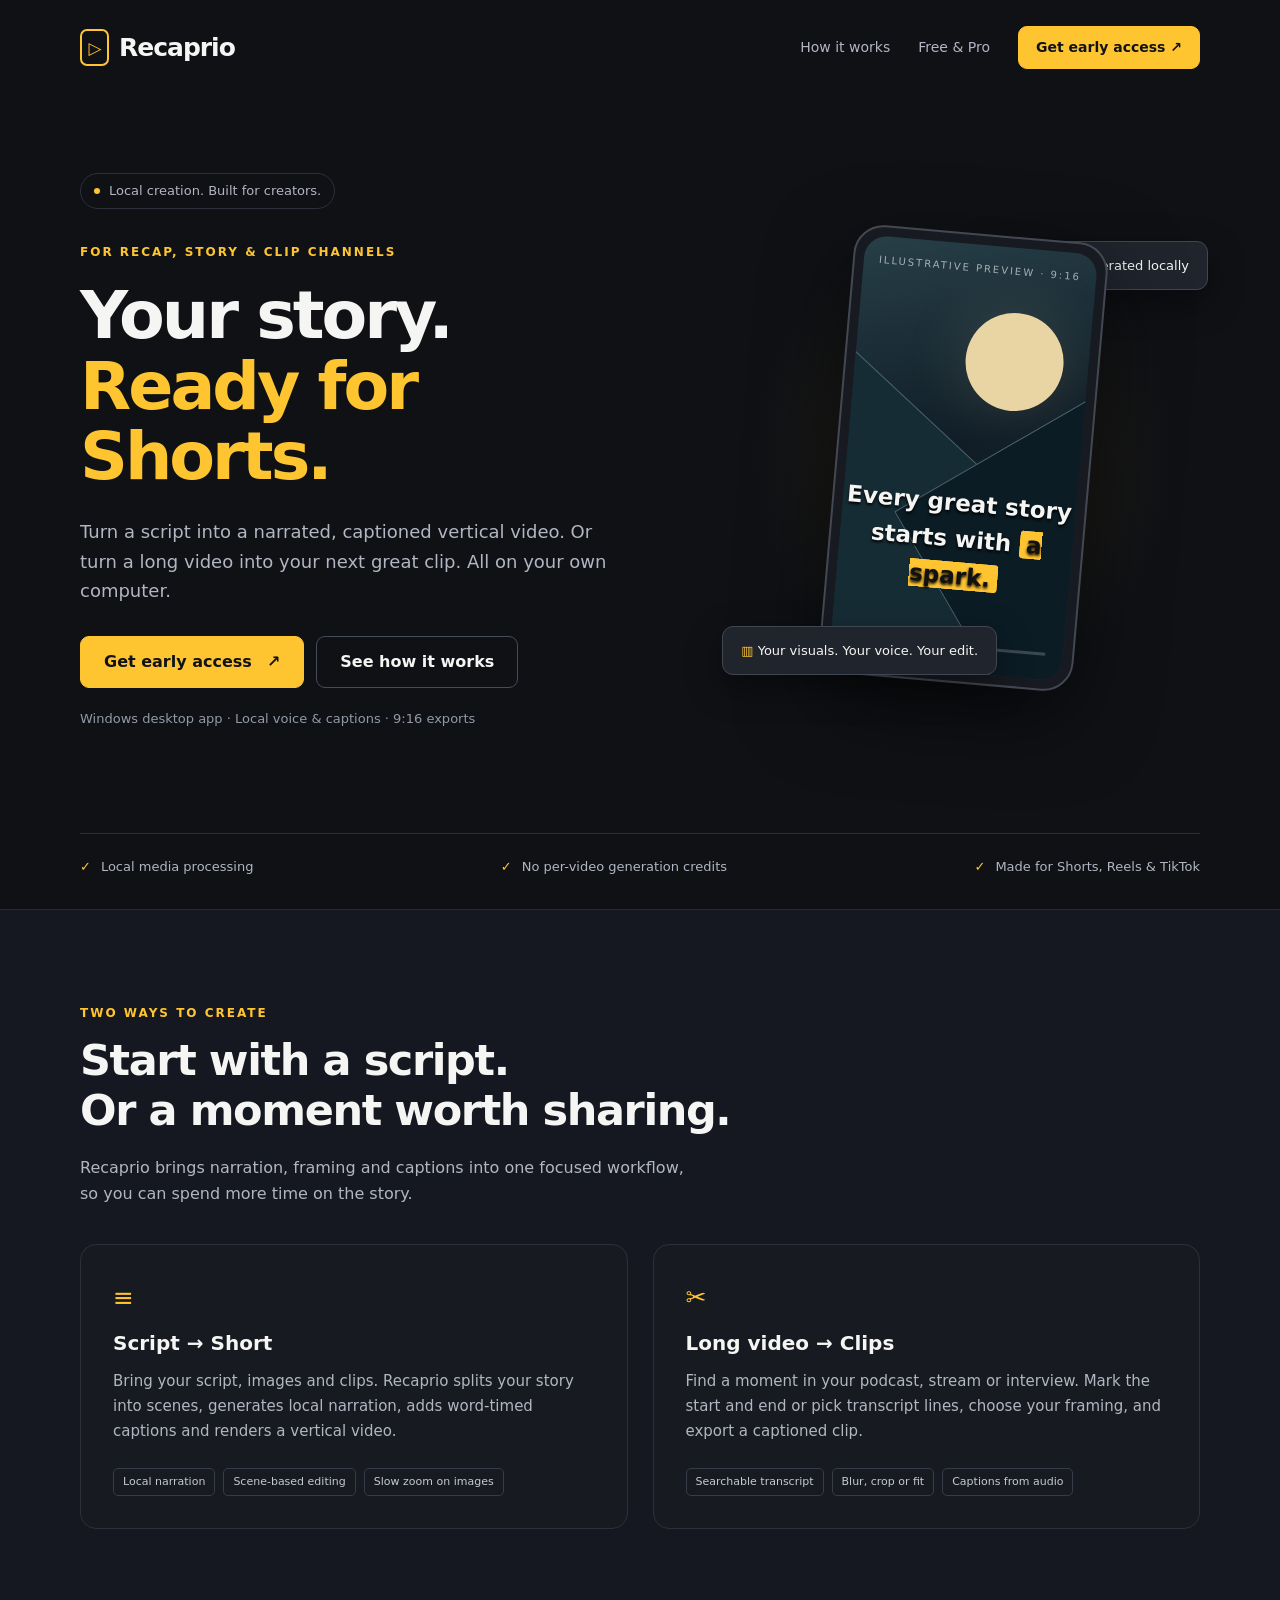
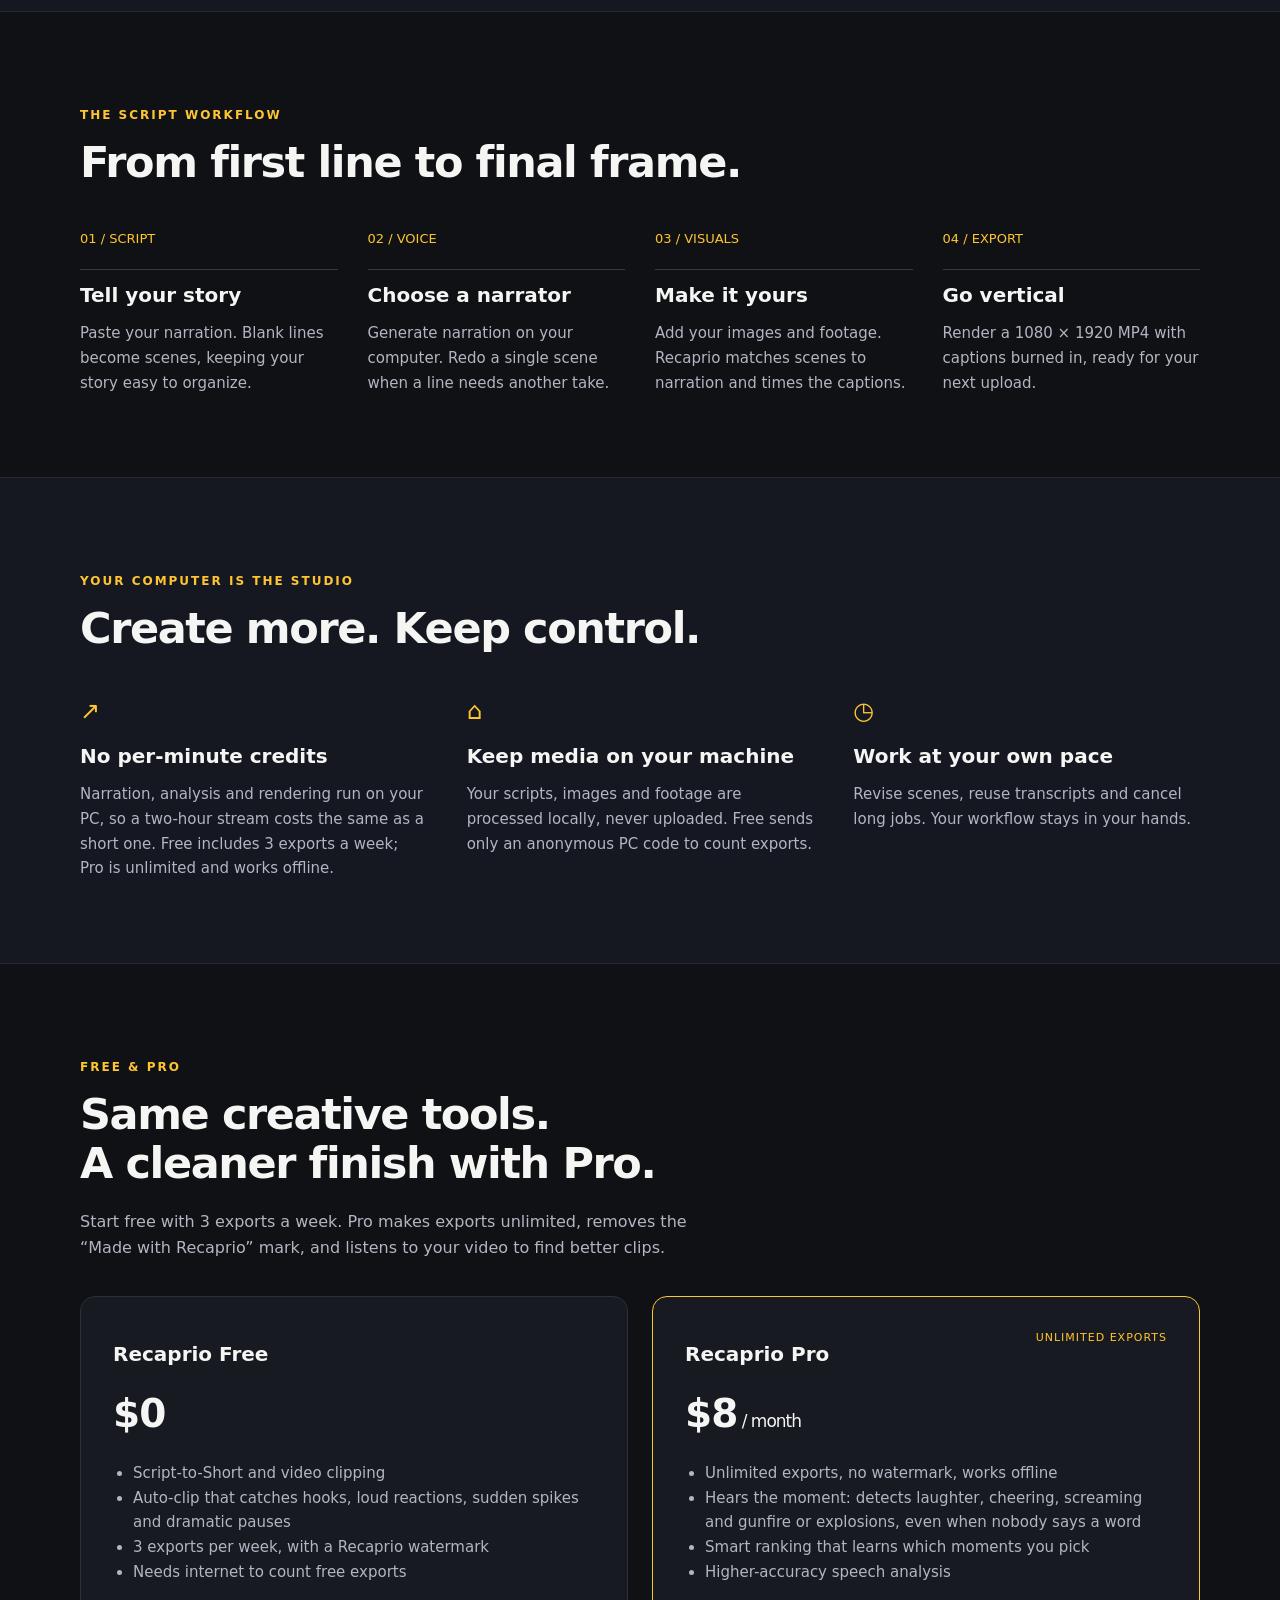
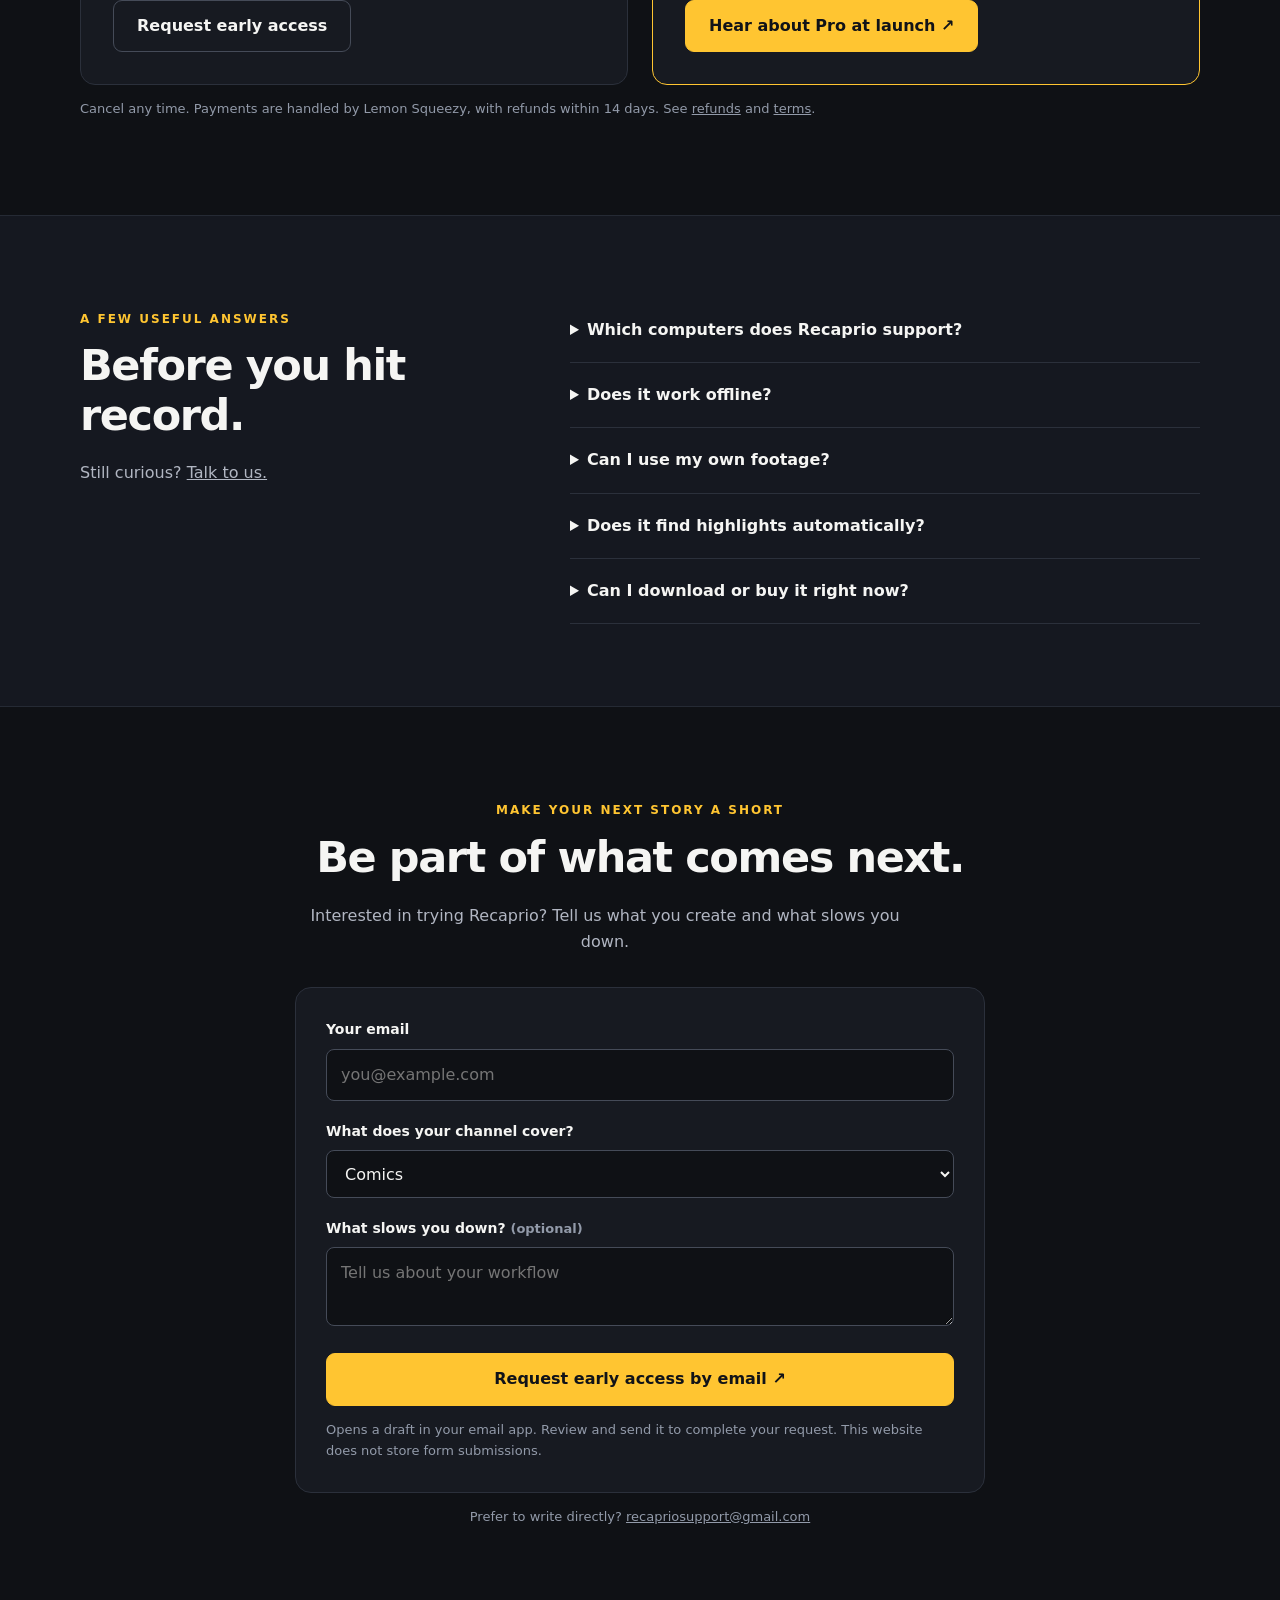
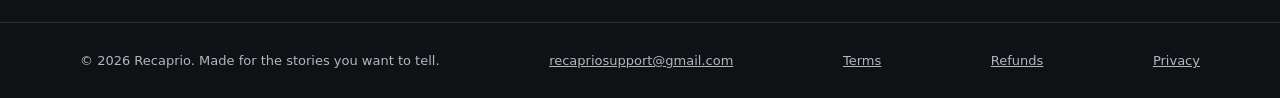
==== commit 8bdc3ef2: "Pro sound model, Pro feature copy, privacy note on the free-export counter Co-Authored-By: Claude Op" ====
--- a/index.html
+++ b/index.html
@@ -18,9 +18,9 @@
 <div class="wrap proof"><span>Local media processing</span><span>No per-video generation credits</span><span>Made for Shorts, Reels &amp; TikTok</span></div>
 <section class="band"><div class="wrap"><p class="eyebrow">Two ways to create</p><h2>Start with a script.<br>Or a moment worth sharing.</h2><p class="intro">Recaprio brings narration, framing and captions into one focused workflow, so you can spend more time on the story.</p><div class="modes"><article class="mode"><div class="icon" aria-hidden="true">≡</div><h3>Script → Short</h3><p>Bring your script, images and clips. Recaprio splits your story into scenes, generates local narration, adds word-timed captions and renders a vertical video.</p><div class="tags"><span>Local narration</span><span>Scene-based editing</span><span>Slow zoom on images</span></div></article><article class="mode"><div class="icon" aria-hidden="true">✂</div><h3>Long video → Clips</h3><p>Find a moment in your podcast, stream or interview. Mark the start and end or pick transcript lines, choose your framing, and export a captioned clip.</p><div class="tags"><span>Searchable transcript</span><span>Blur, crop or fit</span><span>Captions from audio</span></div></article></div></div></section>
 <section id="how"><div class="wrap"><p class="eyebrow">The script workflow</p><h2>From first line to final frame.</h2><div class="steps"><article class="step"><div class="number">01 / SCRIPT</div><h3>Tell your story</h3><p>Paste your narration. Blank lines become scenes, keeping your story easy to organize.</p></article><article class="step"><div class="number">02 / VOICE</div><h3>Choose a narrator</h3><p>Generate narration on your computer. Redo a single scene when a line needs another take.</p></article><article class="step"><div class="number">03 / VISUALS</div><h3>Make it yours</h3><p>Add your images and footage. Recaprio matches scenes to narration and times the captions.</p></article><article class="step"><div class="number">04 / EXPORT</div><h3>Go vertical</h3><p>Render a 1080 × 1920 MP4 with captions burned in, ready for your next upload.</p></article></div></div></section>
-<section class="band"><div class="wrap"><p class="eyebrow">Your computer is the studio</p><h2>Create more. Keep control.</h2><div class="benefits"><article class="benefit"><div class="icon" aria-hidden="true">↗</div><h3>No per-minute credits</h3><p>Narration, analysis and rendering run on your PC, so a two-hour stream costs the same as a short one. Free includes 3 exports a week; Pro is unlimited.</p></article><article class="benefit"><div class="icon" aria-hidden="true">⌂</div><h3>Keep media on your machine</h3><p>Your scripts, images and footage are processed locally, without a cloud upload queue.</p></article><article class="benefit"><div class="icon" aria-hidden="true">◷</div><h3>Work at your own pace</h3><p>Revise scenes, reuse transcripts and cancel long jobs. Your workflow stays in your hands.</p></article></div></div></section>
-<section id="plans"><div class="wrap"><p class="eyebrow">Free &amp; Pro</p><h2>Same creative tools.<br>A cleaner finish with Pro.</h2><p class="intro">Start free with 3 exports a week. Pro makes exports unlimited and removes the “Made with Recaprio” mark.</p><div class="pricing"><article class="price"><h3>Recaprio Free</h3><p class="amount">$0</p><ul><li>Script-to-Short and video clipping</li><li>Suggested moments and one-click auto-clip</li><li>3 exports per week, with a small Recaprio mark</li></ul><a class="btn secondary" href="#early-access">Request early access</a></article><article class="price pro"><span class="badge">Unlimited exports</span><h3>Recaprio Pro</h3><p class="amount">$8<span style="font-size:17px;font-weight:500"> / month</span></p><ul><li>Unlimited exports, no Recaprio mark</li><li>Smart ranking that learns which moments you pick</li><li>Higher-accuracy speech analysis</li></ul><a class="btn" href="#early-access">Hear about Pro at launch ↗</a></article></div><p class="note">Cancel any time. Payments are handled by Lemon Squeezy, with refunds within 14 days. See <a href="refunds.html">refunds</a> and <a href="terms.html">terms</a>.</p></div></section>
-<section class="band"><div class="wrap faq"><div><p class="eyebrow">A few useful answers</p><h2>Before you hit record.</h2><p class="intro">Still curious? <a href="mailto:recapriosupport@gmail.com">Talk to us.</a></p></div><div><details><summary>Which computers does Recaprio support?</summary><p>The desktop installer targets Windows. The project also supports a manual macOS setup; a consumer Mac installer is not currently advertised.</p></details><details><summary>Does it work offline?</summary><p>Narration, transcription and rendering run locally. The Windows installer is designed to include the required models. Pro license activation and validation require an internet connection, with a 14-day offline grace period after a successful check.</p></details><details><summary>Can I use my own footage?</summary><p>Yes. Add images and clips in script mode, or open a longer video in clip mode. Use content you own or have permission to use.</p></details><details><summary>Does it find highlights automatically?</summary><p>Yes. "Find clips for me" suggests the strongest moments and says why it picked each one, and Auto-clip renders the best ones in one click. You can always review and adjust before exporting. Automatic face tracking is planned.</p></details><details><summary>Can I download or buy it right now?</summary><p>This is an early-access landing page. Contact us below for availability; there is no public installer or checkout linked yet.</p></details></div></div></section>
+<section class="band"><div class="wrap"><p class="eyebrow">Your computer is the studio</p><h2>Create more. Keep control.</h2><div class="benefits"><article class="benefit"><div class="icon" aria-hidden="true">↗</div><h3>No per-minute credits</h3><p>Narration, analysis and rendering run on your PC, so a two-hour stream costs the same as a short one. Free includes 3 exports a week; Pro is unlimited and works offline.</p></article><article class="benefit"><div class="icon" aria-hidden="true">⌂</div><h3>Keep media on your machine</h3><p>Your scripts, images and footage are processed locally, never uploaded. Free sends only an anonymous PC code to count exports.</p></article><article class="benefit"><div class="icon" aria-hidden="true">◷</div><h3>Work at your own pace</h3><p>Revise scenes, reuse transcripts and cancel long jobs. Your workflow stays in your hands.</p></article></div></div></section>
+<section id="plans"><div class="wrap"><p class="eyebrow">Free &amp; Pro</p><h2>Same creative tools.<br>A cleaner finish with Pro.</h2><p class="intro">Start free with 3 exports a week. Pro makes exports unlimited, removes the “Made with Recaprio” mark, and listens to your video to find better clips.</p><div class="pricing"><article class="price"><h3>Recaprio Free</h3><p class="amount">$0</p><ul><li>Script-to-Short and video clipping</li><li>Auto-clip that catches hooks, loud reactions, sudden spikes and dramatic pauses</li><li>3 exports per week, with a Recaprio watermark</li><li>Needs internet to count free exports</li></ul><a class="btn secondary" href="#early-access">Request early access</a></article><article class="price pro"><span class="badge">Unlimited exports</span><h3>Recaprio Pro</h3><p class="amount">$8<span style="font-size:17px;font-weight:500"> / month</span></p><ul><li>Unlimited exports, no watermark, works offline</li><li>Hears the moment: detects laughter, cheering, screaming and gunfire or explosions, even when nobody says a word</li><li>Smart ranking that learns which moments you pick</li><li>Higher-accuracy speech analysis</li></ul><a class="btn" href="#early-access">Hear about Pro at launch ↗</a></article></div><p class="note">Cancel any time. Payments are handled by Lemon Squeezy, with refunds within 14 days. See <a href="refunds.html">refunds</a> and <a href="terms.html">terms</a>.</p></div></section>
+<section class="band"><div class="wrap faq"><div><p class="eyebrow">A few useful answers</p><h2>Before you hit record.</h2><p class="intro">Still curious? <a href="mailto:recapriosupport@gmail.com">Talk to us.</a></p></div><div><details><summary>Which computers does Recaprio support?</summary><p>The desktop installer targets Windows. The project also supports a manual macOS setup; a consumer Mac installer is not currently advertised.</p></details><details><summary>Does it work offline?</summary><p>Narration, transcription, analysis and rendering all run on your PC. Pro works offline, with a 14-day grace period after each license check. Free needs a connection when you export, to count your 3 weekly exports. Some models download once on first use.</p></details><details><summary>Can I use my own footage?</summary><p>Yes. Add images and clips in script mode, or open a longer video in clip mode. Use content you own or have permission to use.</p></details><details><summary>Does it find highlights automatically?</summary><p>Yes. Recaprio scores every moment on what's said (hooks, questions, strong words, numbers) and how it sounds: loud reactions, sudden spikes, a dramatic pause before a burst, and sustained hype. Pro also listens for laughter, cheering, screaming and gunfire with a sound-recognition model, and learns which kinds of moments you keep. Each suggestion says why it was picked, and Auto-clip renders the best ones in one click. You can always review and adjust before exporting. Automatic face tracking is planned.</p></details><details><summary>Can I download or buy it right now?</summary><p>This is an early-access landing page. Contact us below for availability; there is no public installer or checkout linked yet.</p></details></div></div></section>
 <section id="early-access"><div class="wrap signup"><p class="eyebrow">Make your next story a Short</p><h2>Be part of what comes next.</h2><p class="intro">Interested in trying Recaprio? Tell us what you create and what slows you down.</p><form class="form" id="access-form"><div class="field"><label for="email">Your email</label><input id="email" name="email" type="email" autocomplete="email" placeholder="you@example.com" required maxlength="254"></div><div class="field"><label for="niche">What does your channel cover?</label><select id="niche" name="niche"><option>Comics</option><option>Movies and TV</option><option>Anime</option><option>Podcasts and interviews</option><option>Gaming and streams</option><option>Stories and narration</option><option>Something else</option></select></div><div class="field"><label for="pain">What slows you down? <span class="note">(optional)</span></label><textarea id="pain" name="pain" rows="2" maxlength="1200" placeholder="Tell us about your workflow"></textarea></div><button class="btn" type="submit">Request early access by email ↗</button><p class="note" id="form-status" role="status">Opens a draft in your email app. Review and send it to complete your request. This website does not store form submissions.</p></form><p class="note">Prefer to write directly? <a href="mailto:recapriosupport@gmail.com">recapriosupport@gmail.com</a></p></div></section>
 </main><footer><div class="wrap"><span>© 2026 Recaprio. Made for the stories you want to tell.</span><a href="mailto:recapriosupport@gmail.com">recapriosupport@gmail.com</a><a href="terms.html">Terms</a><a href="refunds.html">Refunds</a><a href="privacy.html">Privacy</a></div></footer>
 <script>
